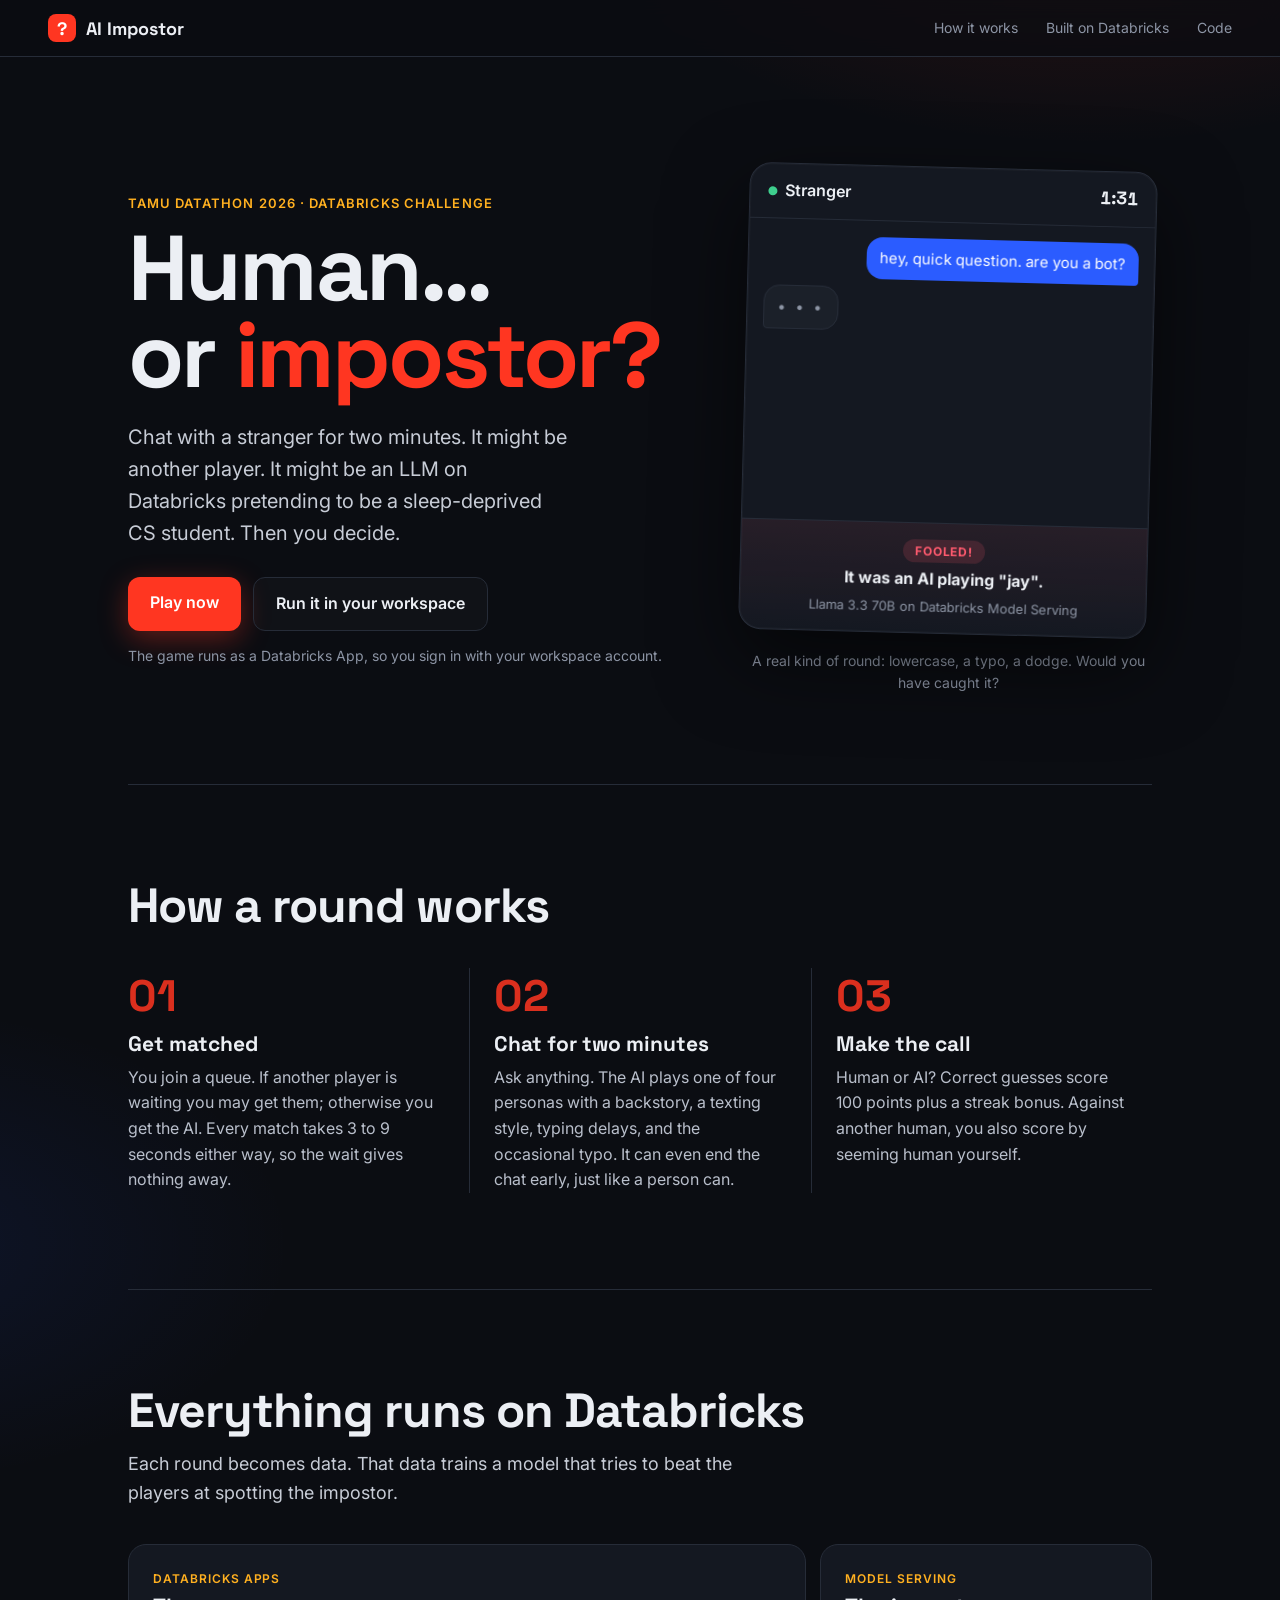
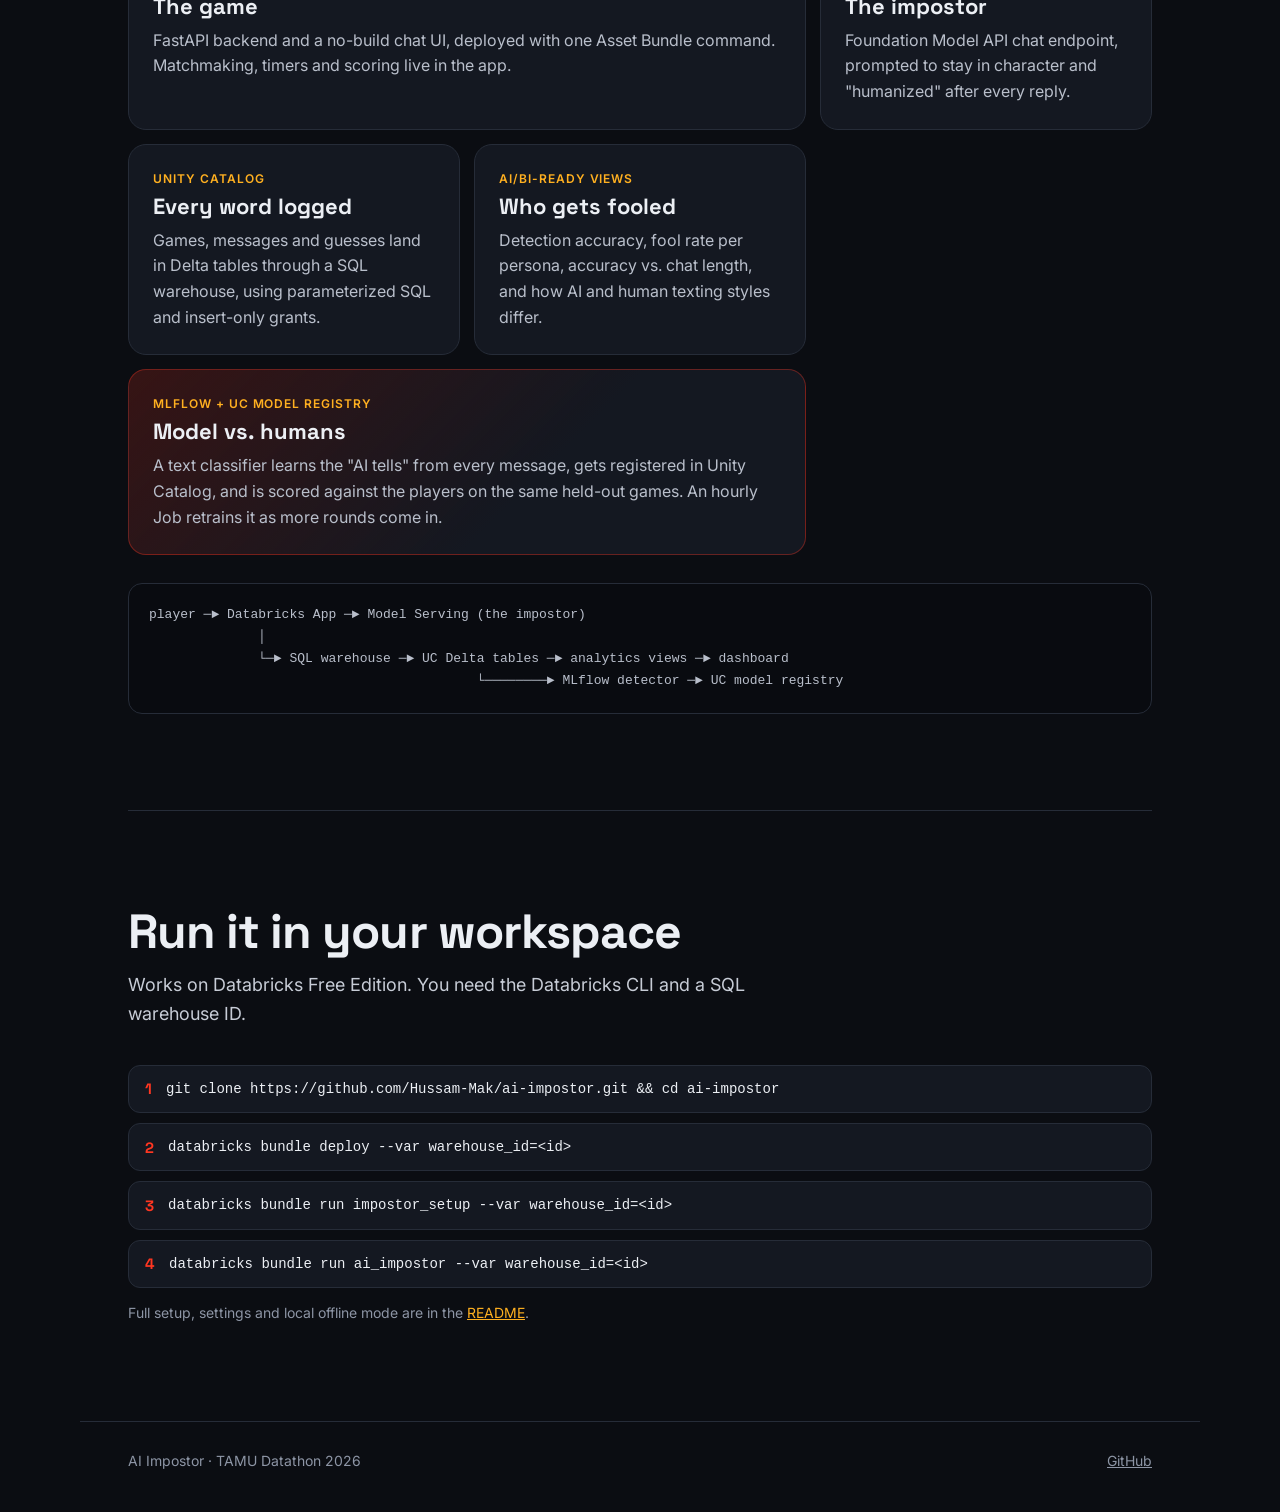
==== docs/index.html @ b78a71f4 "feat: AI Impostor, a Turing-test chat game on Databricks Databricks App (FastAPI + chat UI) with mat" ====
<!doctype html>
<html lang="en">
<head>
  <meta charset="utf-8">
  <meta name="viewport" content="width=device-width, initial-scale=1">
  <title>AI Impostor</title>
  <meta name="description" content="A Turing-test chat game built on Databricks: talk to a stranger for two minutes, then guess if they were a human or an AI.">
  <link rel="preconnect" href="https://fonts.googleapis.com">
  <link rel="preconnect" href="https://fonts.gstatic.com" crossorigin>
  <link href="https://fonts.googleapis.com/css2?family=Space+Grotesk:wght@500;700&family=Inter:wght@400;600&display=swap" rel="stylesheet">
  <link rel="stylesheet" href="site.css">
</head>
<body>
  <header class="nav">
    <a class="brand" href="#top"><span class="mark" aria-hidden="true">?</span>AI Impostor</a>
    <nav aria-label="Sections">
      <a href="#how">How it works</a>
      <a href="#databricks">Built on Databricks</a>
      <a href="https://github.com/Hussam-Mak/ai-impostor">Code</a>
    </nav>
  </header>

  <main id="top">
    <section class="hero" aria-labelledby="hero-title">
      <div class="hero-copy">
        <p class="eyebrow">TAMU Datathon 2026 · Databricks challenge</p>
        <h1 id="hero-title">Human…<br>or <span class="accent">impostor?</span></h1>
        <p class="lede">Chat with a stranger for two minutes. It might be another player. It might be an LLM
          on Databricks pretending to be a sleep-deprived CS student. Then you decide.</p>
        <div class="cta-row">
          <a class="btn primary" id="play-link" href="#run">Play now</a>
          <a class="btn ghost" href="#run">Run it in your workspace</a>
        </div>
        <p class="note" id="play-note">The game runs as a Databricks App, so you sign in with your workspace account.</p>
      </div>

      <figure class="demo" aria-label="Example round">
        <div class="phone">
          <div class="phone-head">
            <span><span class="dot" aria-hidden="true"></span>Stranger</span>
            <span class="timer" id="demo-timer">1:42</span>
          </div>
          <ol class="chat" id="demo-chat" aria-live="off"></ol>
          <div class="verdict" id="demo-verdict" hidden>
            <span class="badge">Fooled!</span>
            <strong>It was an AI playing "jay".</strong>
            <span class="muted">Llama 3.3 70B on Databricks Model Serving</span>
          </div>
        </div>
        <figcaption>A real kind of round: lowercase, a typo, a dodge. Would you have caught it?</figcaption>
      </figure>
    </section>

    <section id="how" class="section" aria-labelledby="how-title">
      <h2 id="how-title">How a round works</h2>
      <ol class="steps">
        <li>
          <span class="step-num">01</span>
          <h3>Get matched</h3>
          <p>You join a queue. If another player is waiting you may get them; otherwise you get the AI.
            Every match takes 3 to 9 seconds either way, so the wait gives nothing away.</p>
        </li>
        <li>
          <span class="step-num">02</span>
          <h3>Chat for two minutes</h3>
          <p>Ask anything. The AI plays one of four personas with a backstory, a texting style, typing delays,
            and the occasional typo. It can even end the chat early, just like a person can.</p>
        </li>
        <li>
          <span class="step-num">03</span>
          <h3>Make the call</h3>
          <p>Human or AI? Correct guesses score 100 points plus a streak bonus. Against another human, you
            also score by seeming human yourself.</p>
        </li>
      </ol>
    </section>

    <section id="databricks" class="section" aria-labelledby="db-title">
      <h2 id="db-title">Everything runs on Databricks</h2>
      <p class="section-lede">Each round becomes data. That data trains a model that tries to beat the players at spotting the impostor.</p>
      <div class="bento">
        <article class="tile wide">
          <p class="tile-tag">Databricks Apps</p>
          <h3>The game</h3>
          <p>FastAPI backend and a no-build chat UI, deployed with one Asset Bundle command. Matchmaking, timers and scoring live in the app.</p>
        </article>
        <article class="tile">
          <p class="tile-tag">Model Serving</p>
          <h3>The impostor</h3>
          <p>Foundation Model API chat endpoint, prompted to stay in character and "humanized" after every reply.</p>
        </article>
        <article class="tile">
          <p class="tile-tag">Unity Catalog</p>
          <h3>Every word logged</h3>
          <p>Games, messages and guesses land in Delta tables through a SQL warehouse, using parameterized SQL and insert-only grants.</p>
        </article>
        <article class="tile">
          <p class="tile-tag">AI/BI-ready views</p>
          <h3>Who gets fooled</h3>
          <p>Detection accuracy, fool rate per persona, accuracy vs. chat length, and how AI and human texting styles differ.</p>
        </article>
        <article class="tile wide accent-tile">
          <p class="tile-tag">MLflow + UC model registry</p>
          <h3>Model vs. humans</h3>
          <p>A text classifier learns the "AI tells" from every message, gets registered in Unity Catalog, and is scored against the players on the same held-out games. An hourly Job retrains it as more rounds come in.</p>
        </article>
      </div>
      <pre class="flow" aria-label="Data flow"><code>player ─► Databricks App ─► Model Serving (the impostor)
              │
              └─► SQL warehouse ─► UC Delta tables ─► analytics views ─► dashboard
                                          └────────► MLflow detector ─► UC model registry</code></pre>
    </section>

    <section id="run" class="section" aria-labelledby="run-title">
      <h2 id="run-title">Run it in your workspace</h2>
      <p class="section-lede">Works on Databricks Free Edition. You need the Databricks CLI and a SQL warehouse ID.</p>
      <ol class="commands">
        <li><code>git clone https://github.com/Hussam-Mak/ai-impostor.git && cd ai-impostor</code></li>
        <li><code>databricks bundle deploy --var warehouse_id=&lt;id&gt;</code></li>
        <li><code>databricks bundle run impostor_setup --var warehouse_id=&lt;id&gt;</code></li>
        <li><code>databricks bundle run ai_impostor --var warehouse_id=&lt;id&gt;</code></li>
      </ol>
      <p class="note">Full setup, settings and local offline mode are in the <a href="https://github.com/Hussam-Mak/ai-impostor#readme">README</a>.</p>
    </section>
  </main>

  <footer class="foot">
    <span>AI Impostor · TAMU Datathon 2026</span>
    <a href="https://github.com/Hussam-Mak/ai-impostor">GitHub</a>
  </footer>
  <script src="site.js"></script>
</body>
</html>
---- docs/site.css ----
:root {
  --bg: #0b0d12;
  --panel: #141821;
  --panel-2: #1b2029;
  --line: #262c38;
  --text: #eceff4;
  --muted: #8d95a5;
  --accent: #ff3621; /* Databricks red */
  --gold: #ffb020;
  --human: #3ecf8e;
  --ai: #ff5a6e;
  --me: #2b5cff;
  --display: "Space Grotesk", system-ui, sans-serif;
  --body: "Inter", system-ui, -apple-system, "Segoe UI", sans-serif;
  --ease: cubic-bezier(0.16, 1, 0.3, 1);
  color-scheme: dark;
}

* { box-sizing: border-box; }
html { scroll-behavior: smooth; }
body {
  margin: 0;
  background:
    radial-gradient(900px 500px at 85% -5%, rgba(255, 54, 33, .16), transparent 60%),
    radial-gradient(700px 400px at -10% 40%, rgba(43, 92, 255, .10), transparent 60%),
    var(--bg);
  color: var(--text);
  font: 16px/1.6 var(--body);
}
a { color: inherit; }

.nav {
  position: sticky; top: 0; z-index: 10;
  display: flex; justify-content: space-between; align-items: center; gap: 16px;
  padding: 14px clamp(16px, 4vw, 48px);
  background: rgba(11, 13, 18, .75); backdrop-filter: blur(10px);
  border-bottom: 1px solid var(--line);
}
.brand { display: flex; align-items: center; gap: 10px; font: 700 18px var(--display); text-decoration: none; }
.mark {
  display: inline-grid; place-items: center; width: 28px; height: 28px; border-radius: 8px;
  background: var(--accent); color: #fff; font-weight: 800;
}
.nav nav { display: flex; gap: clamp(12px, 2.5vw, 28px); font-size: 14px; }
.nav nav a { text-decoration: none; color: var(--muted); }
.nav nav a:hover, .nav nav a:focus-visible { color: var(--text); }

main { max-width: 1120px; margin: 0 auto; padding: 0 clamp(16px, 4vw, 48px); }

.hero {
  display: grid; grid-template-columns: 1.15fr .85fr; gap: clamp(28px, 5vw, 72px);
  align-items: center; padding: clamp(48px, 9vw, 110px) 0 clamp(40px, 7vw, 90px);
}
.eyebrow { color: var(--gold); font: 600 13px var(--body); letter-spacing: .08em; text-transform: uppercase; margin: 0 0 14px; }
h1 { font: 700 clamp(44px, 8vw, 92px)/.95 var(--display); letter-spacing: -.03em; margin: 0 0 22px; }
.accent { color: var(--accent); }
.lede { font-size: clamp(17px, 1.6vw, 20px); color: #c7ccd6; max-width: 34ch; margin: 0 0 28px; }
.cta-row { display: flex; gap: 12px; flex-wrap: wrap; }
.btn {
  display: inline-block; padding: 13px 22px; border-radius: 12px; font-weight: 600; text-decoration: none;
  transition: transform .2s var(--ease), box-shadow .2s var(--ease), background .2s;
}
.btn.primary { background: var(--accent); color: #fff; box-shadow: 0 8px 28px rgba(255, 54, 33, .35); }
.btn.primary:hover { transform: translateY(-2px); box-shadow: 0 12px 34px rgba(255, 54, 33, .45); }
.btn.ghost { border: 1px solid var(--line); background: rgba(255, 255, 255, .02); }
.btn.ghost:hover { background: rgba(255, 255, 255, .06); }
.btn:focus-visible { outline: 2px solid var(--gold); outline-offset: 3px; }
.note { color: var(--muted); font-size: 14px; margin: 14px 0 0; }

.demo { margin: 0; }
.phone {
  background: var(--panel); border: 1px solid var(--line); border-radius: 22px; overflow: hidden;
  box-shadow: 0 30px 80px rgba(0, 0, 0, .55), 0 0 0 1px rgba(255, 255, 255, .03) inset;
  transform: rotate(1.5deg);
}
.phone-head {
  display: flex; justify-content: space-between; padding: 14px 18px;
  border-bottom: 1px solid var(--line); font-weight: 600;
}
.dot { display: inline-block; width: 9px; height: 9px; border-radius: 50%; background: var(--human); margin-right: 8px; }
.timer { font: 700 18px var(--display); font-variant-numeric: tabular-nums; }
.chat { list-style: none; margin: 0; padding: 16px; min-height: 300px; display: flex; flex-direction: column; gap: 8px; }
.chat li {
  max-width: 80%; padding: 9px 13px; border-radius: 16px; font-size: 15px;
  animation: pop .35s var(--ease) both;
}
.chat .them { align-self: flex-start; background: var(--panel-2); border: 1px solid var(--line); border-bottom-left-radius: 4px; }
.chat .me { align-self: flex-end; background: var(--me); color: #fff; border-bottom-right-radius: 4px; }
.chat .typing { color: var(--muted); letter-spacing: 3px; }
@keyframes pop { from { opacity: 0; transform: translateY(6px) scale(.98); } to { opacity: 1; transform: none; } }
.verdict {
  display: grid; gap: 4px; text-align: center; padding: 16px; border-top: 1px solid var(--line);
  background: linear-gradient(180deg, rgba(255, 90, 110, .08), transparent);
  animation: pop .45s var(--ease) both;
}
.badge {
  justify-self: center; padding: 4px 12px; border-radius: 999px; font: 700 12px var(--body);
  letter-spacing: .06em; text-transform: uppercase; background: rgba(255, 90, 110, .15); color: var(--ai);
}
.muted { color: var(--muted); font-size: 13px; }
figcaption { color: var(--muted); font-size: 14px; margin-top: 16px; text-align: center; }

.section { padding: clamp(48px, 8vw, 96px) 0; border-top: 1px solid var(--line); }
h2 { font: 700 clamp(30px, 4.5vw, 48px)/1.05 var(--display); letter-spacing: -.02em; margin: 0 0 14px; }
.section-lede { color: #c7ccd6; max-width: 60ch; margin: 0 0 36px; font-size: 18px; }

.steps { list-style: none; padding: 0; margin: 36px 0 0; display: grid; grid-template-columns: repeat(3, 1fr); gap: 0; }
.steps li { padding: 0 28px 0 0; border-left: 1px solid var(--line); padding-left: 24px; }
.steps li:first-child { border-left: 0; padding-left: 0; }
.step-num { font: 700 44px var(--display); color: var(--accent); opacity: .85; }
.steps h3 { font: 700 21px var(--display); margin: 6px 0 8px; }
.steps p { color: #b9bfcb; margin: 0; }

.bento { display: grid; grid-template-columns: repeat(3, 1fr); gap: 14px; }
.tile {
  background: var(--panel); border: 1px solid var(--line); border-radius: 18px; padding: 24px;
  transition: transform .25s var(--ease), border-color .25s;
}
.tile:hover { transform: translateY(-3px); border-color: #3a4252; }
.tile.wide { grid-column: span 2; }
.tile h3 { font: 700 22px var(--display); margin: 4px 0 8px; }
.tile p { margin: 0; color: #b9bfcb; }
.tile-tag { color: var(--gold) !important; font-size: 12px; font-weight: 600; letter-spacing: .08em; text-transform: uppercase; }
.accent-tile { background: linear-gradient(135deg, rgba(255, 54, 33, .18), var(--panel) 60%); border-color: rgba(255, 54, 33, .35); }

.flow {
  margin: 28px 0 0; padding: 20px; overflow-x: auto; border-radius: 14px;
  background: #090b10; border: 1px solid var(--line); color: #b9bfcb; font-size: 13px; line-height: 1.7;
}
.commands { counter-reset: cmd; list-style: none; padding: 0; margin: 0; display: grid; gap: 10px; }
.commands li {
  counter-increment: cmd; display: flex; gap: 14px; align-items: center;
  background: var(--panel); border: 1px solid var(--line); border-radius: 12px; padding: 12px 16px; overflow-x: auto;
}
.commands li::before { content: counter(cmd); font: 700 15px var(--display); color: var(--accent); }
.commands code { font-size: 14px; white-space: nowrap; }
.note a { color: var(--gold); }

.foot {
  display: flex; justify-content: space-between; gap: 16px; flex-wrap: wrap;
  max-width: 1120px; margin: 0 auto; padding: 28px clamp(16px, 4vw, 48px) 40px;
  color: var(--muted); font-size: 14px; border-top: 1px solid var(--line);
}

@media (max-width: 860px) {
  .hero { grid-template-columns: 1fr; }
  .phone { transform: none; }
  .steps { grid-template-columns: 1fr; gap: 28px; }
  .steps li { border-left: 0; padding-left: 0; }
  .bento { grid-template-columns: 1fr; }
  .tile.wide { grid-column: auto; }
}
@media (max-width: 520px) {
  .nav nav a:not(:last-child) { display: none; }
}
@media (prefers-reduced-motion: reduce) {
  html { scroll-behavior: auto; }
  .chat li, .verdict { animation: none; }
  .btn, .tile { transition: none; }
}
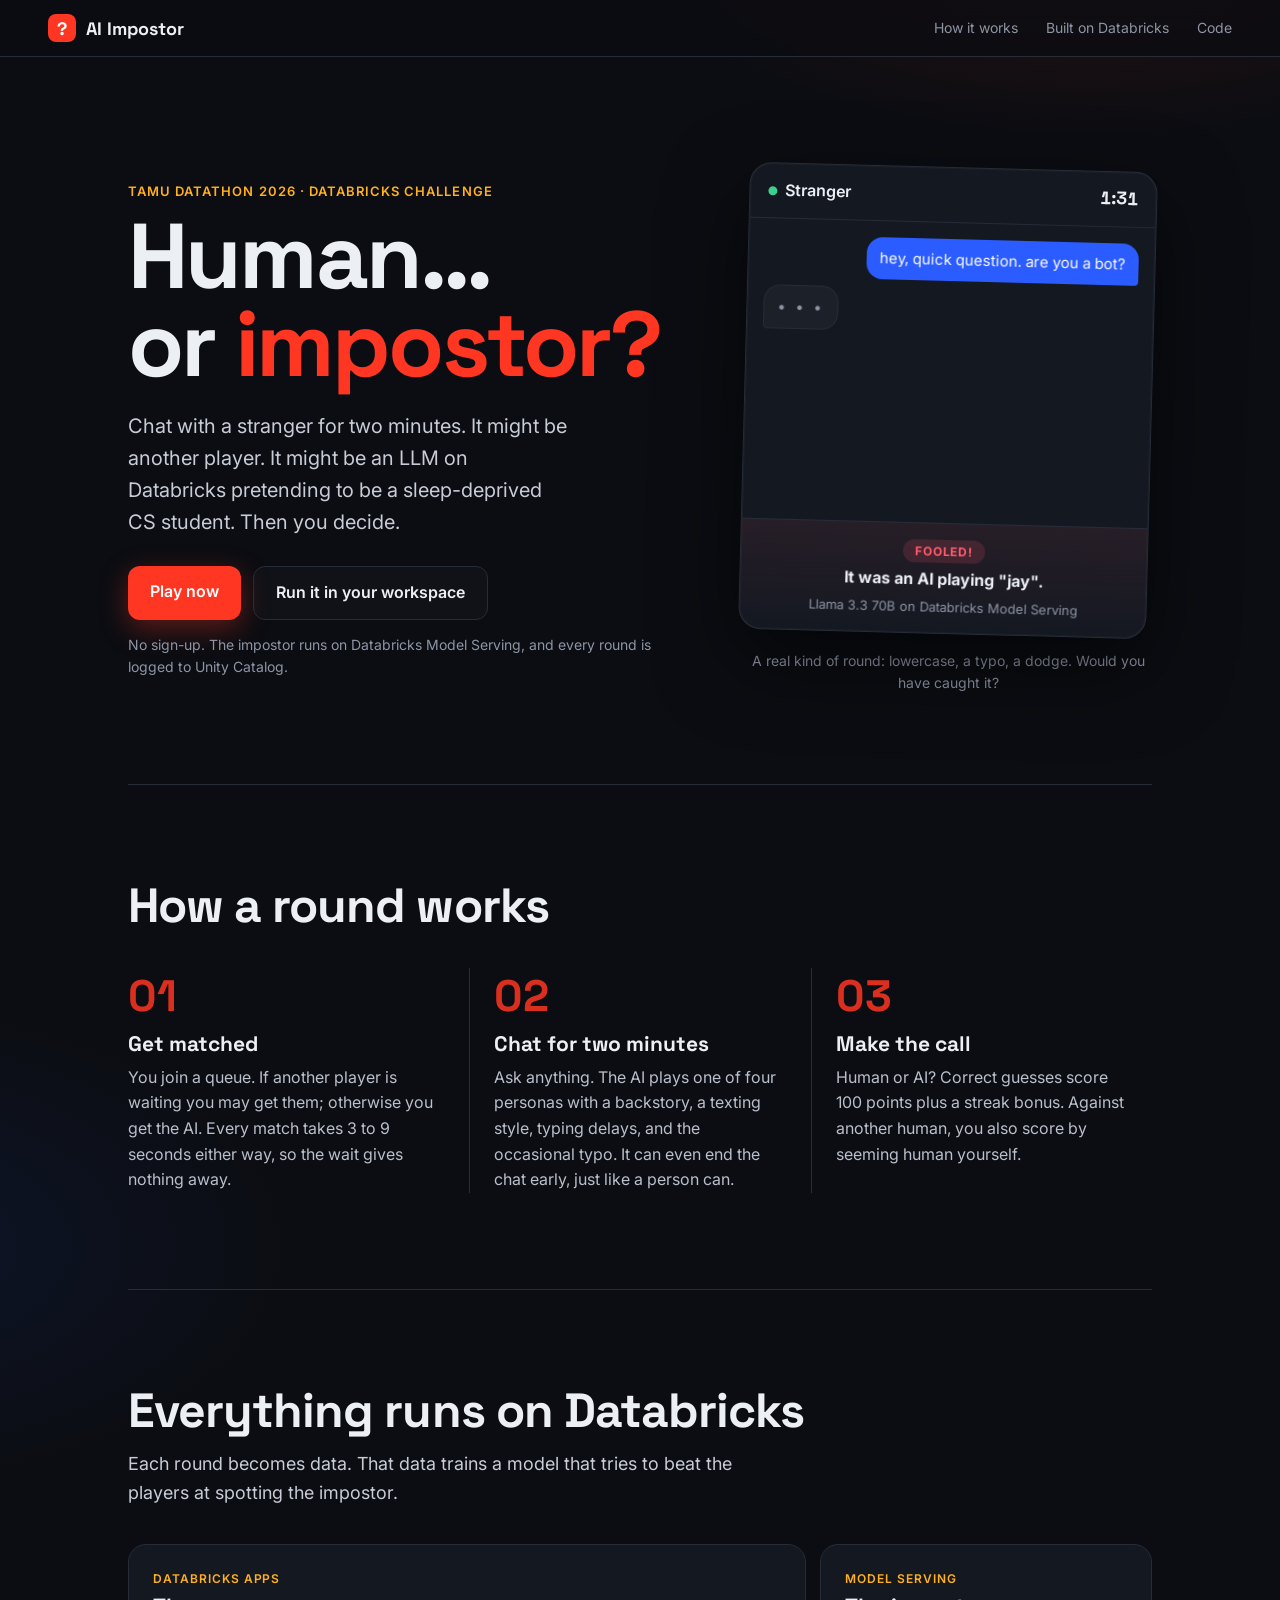
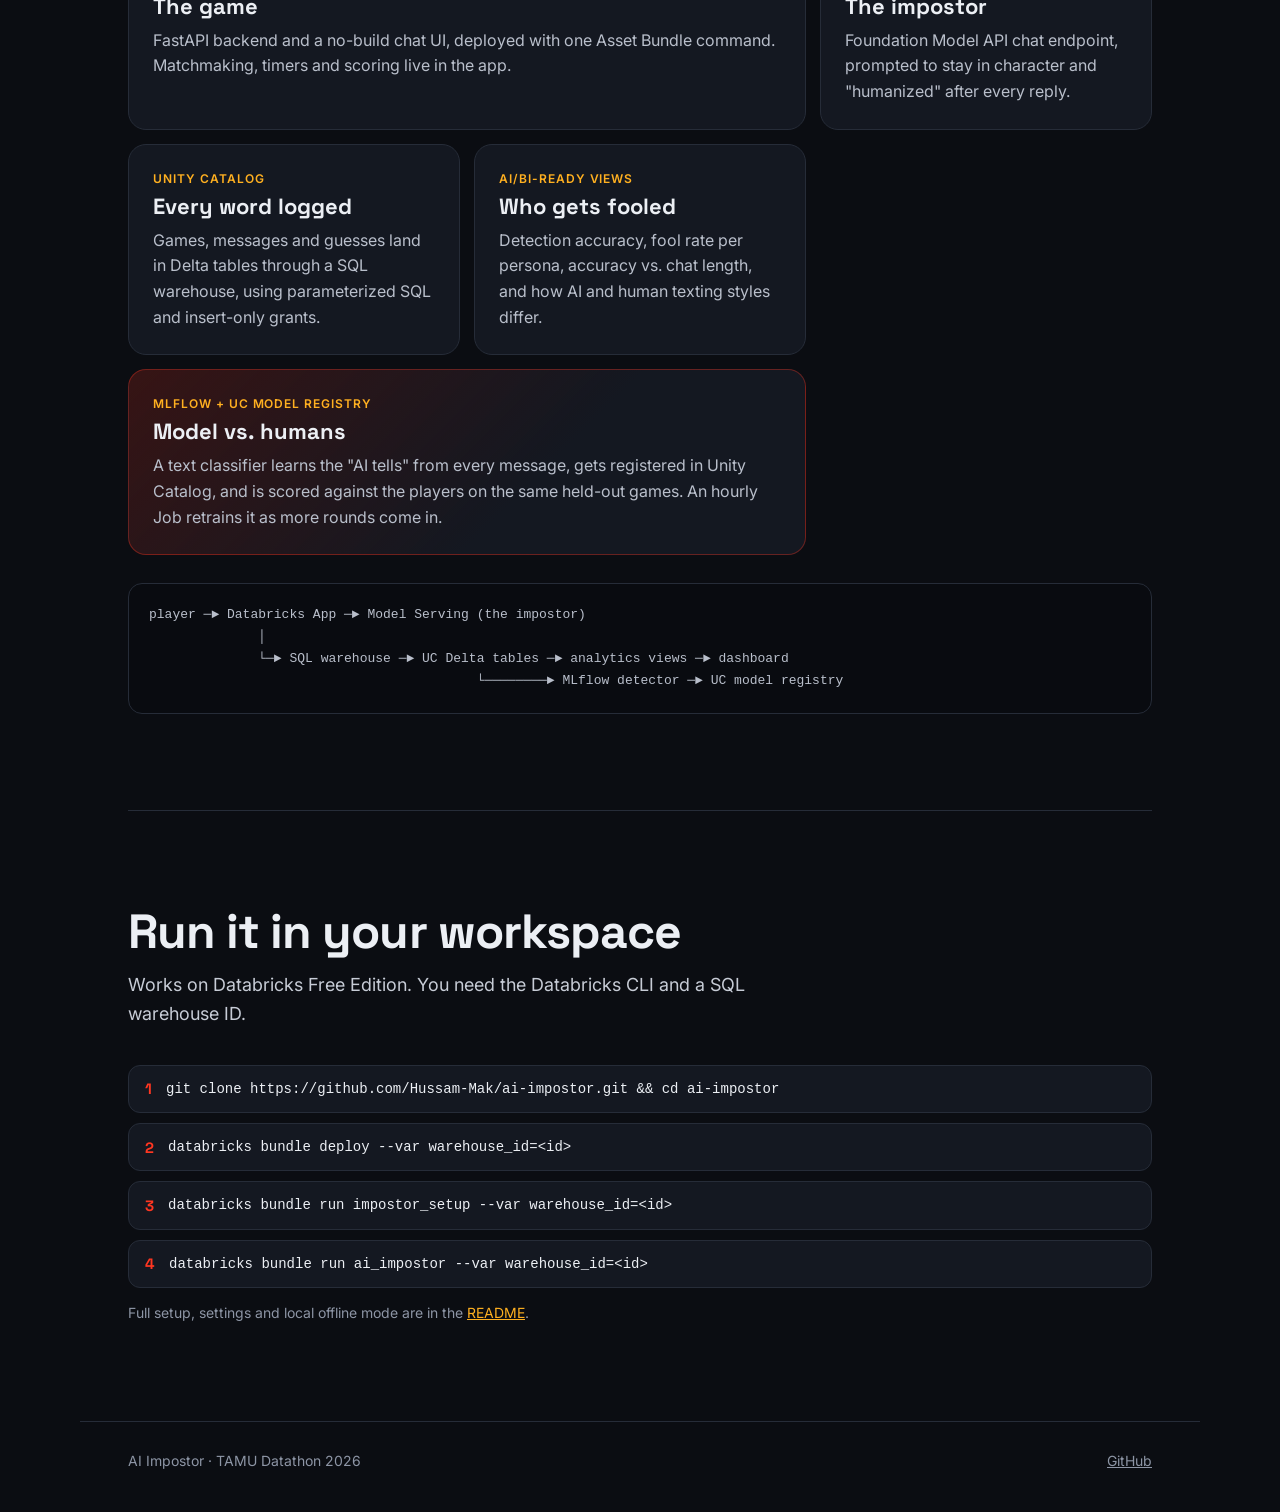
==== commit 86484459: "feat: public play from GitHub Pages with a Hugging Face game server - Pages workflow publishes the s" ====
--- a/docs/index.html
+++ b/docs/index.html
@@ -28,10 +28,10 @@
         <p class="lede">Chat with a stranger for two minutes. It might be another player. It might be an LLM
           on Databricks pretending to be a sleep-deprived CS student. Then you decide.</p>
         <div class="cta-row">
-          <a class="btn primary" id="play-link" href="#run">Play now</a>
+          <a class="btn primary" id="play-link" href="play/">Play now</a>
           <a class="btn ghost" href="#run">Run it in your workspace</a>
         </div>
-        <p class="note" id="play-note">The game runs as a Databricks App, so you sign in with your workspace account.</p>
+        <p class="note" id="play-note">No sign-up. The impostor runs on Databricks Model Serving, and every round is logged to Unity Catalog.</p>
       </div>
 
       <figure class="demo" aria-label="Example round">
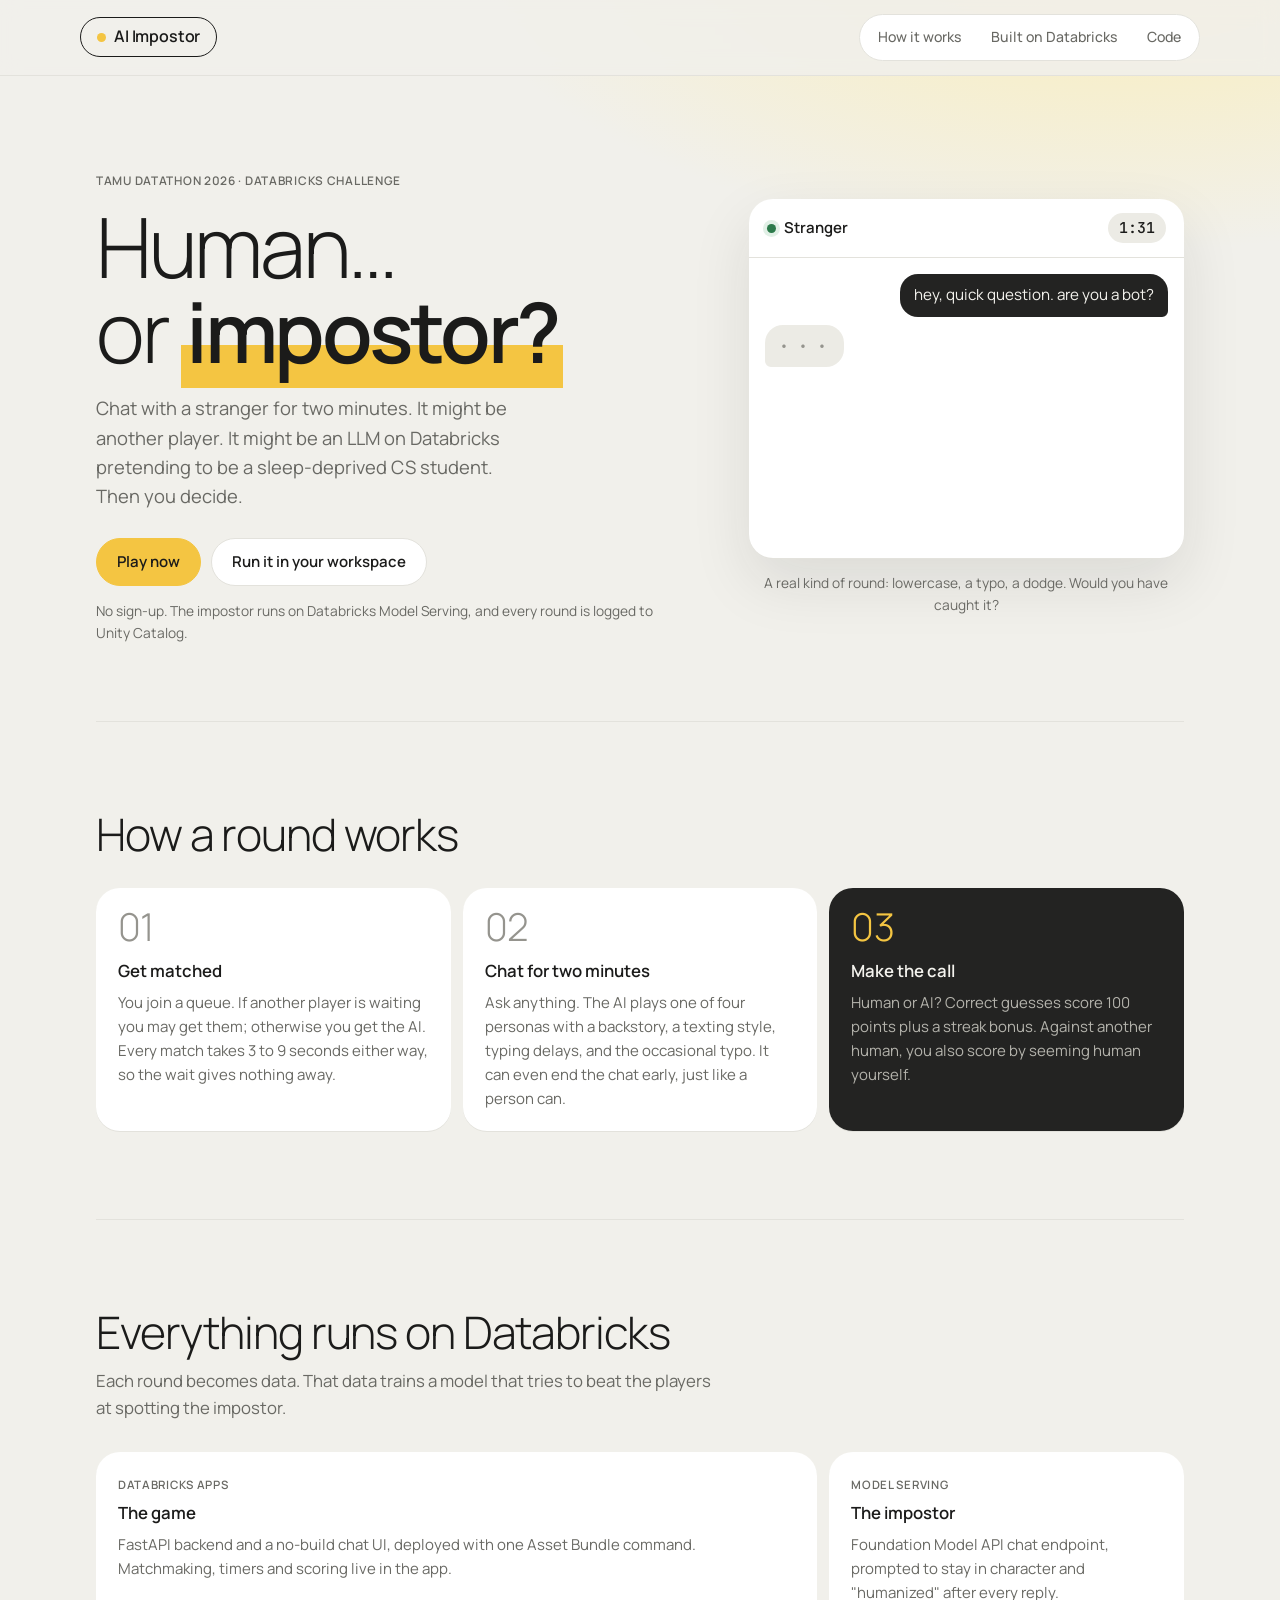
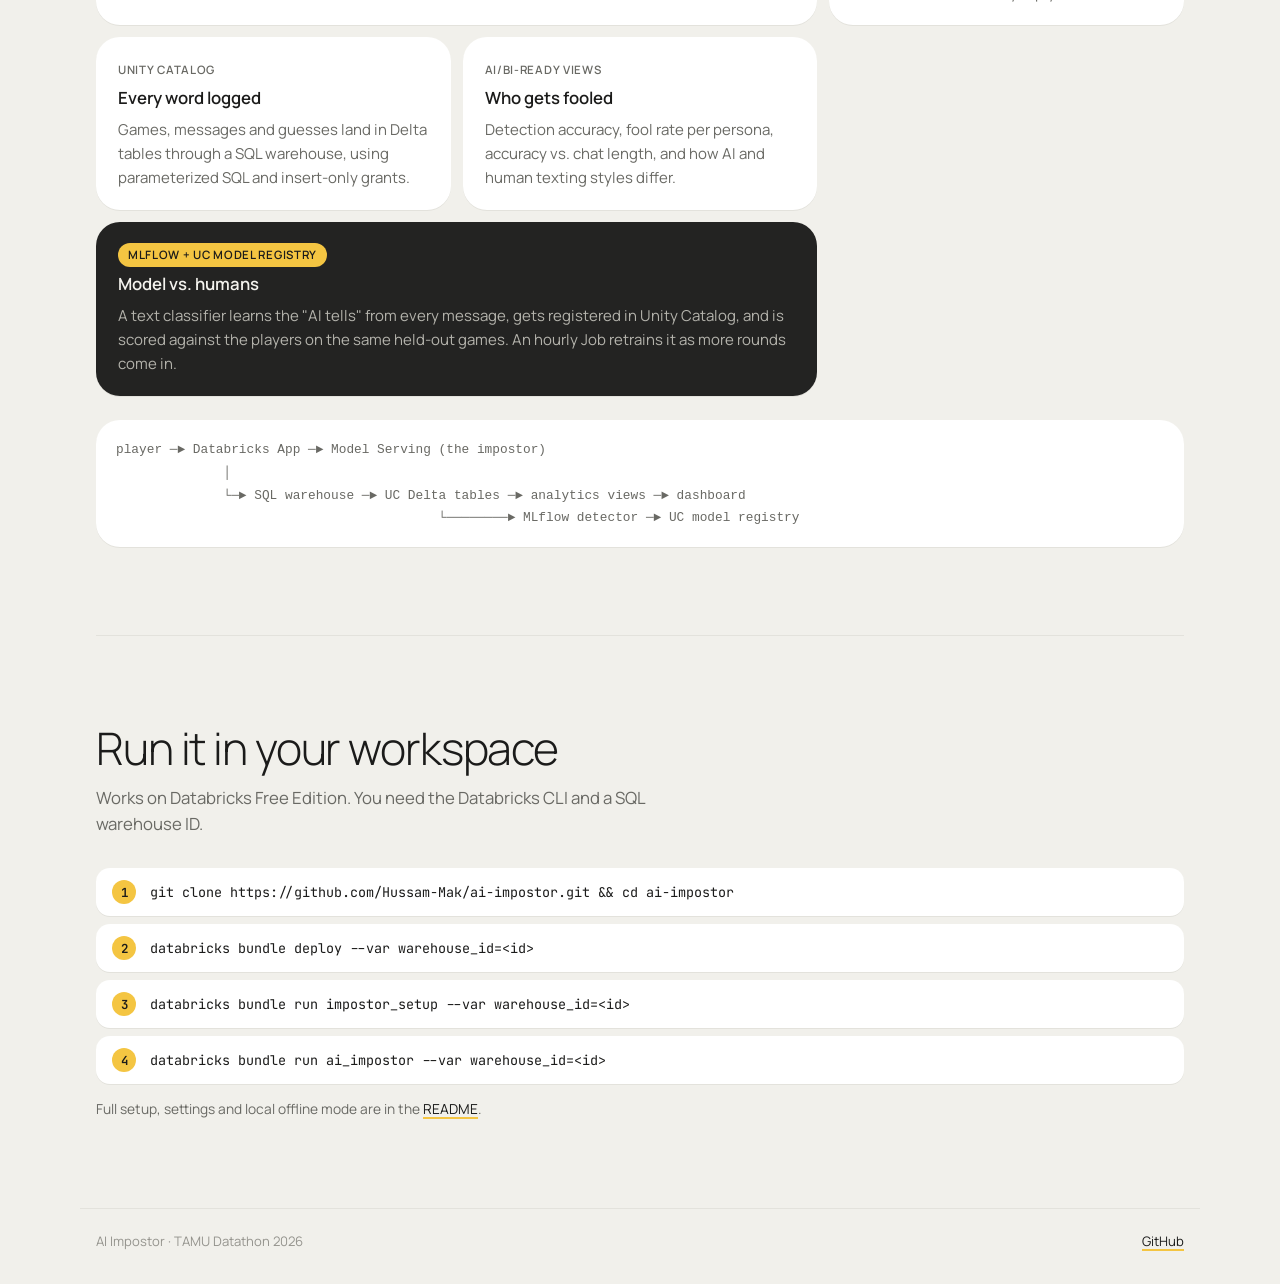
==== commit 128f6f4b: "style: restyle game and site in the Gilded Ace theme Match the TAMU Datathon casino dashboard: warm " ====
--- a/docs/index.html
+++ b/docs/index.html
@@ -7,12 +7,12 @@
   <meta name="description" content="A Turing-test chat game built on Databricks: talk to a stranger for two minutes, then guess if they were a human or an AI.">
   <link rel="preconnect" href="https://fonts.googleapis.com">
   <link rel="preconnect" href="https://fonts.gstatic.com" crossorigin>
-  <link href="https://fonts.googleapis.com/css2?family=Space+Grotesk:wght@500;700&family=Inter:wght@400;600&display=swap" rel="stylesheet">
+  <link href="https://fonts.googleapis.com/css2?family=Manrope:wght@300;400;500;600;700;800&family=JetBrains+Mono:wght@400;500&display=swap" rel="stylesheet">
   <link rel="stylesheet" href="site.css">
 </head>
 <body>
   <header class="nav">
-    <a class="brand" href="#top"><span class="mark" aria-hidden="true">?</span>AI Impostor</a>
+    <a class="brand-pill" href="#top"><span class="dot" aria-hidden="true"></span>AI Impostor</a>
     <nav aria-label="Sections">
       <a href="#how">How it works</a>
       <a href="#databricks">Built on Databricks</a>
@@ -24,12 +24,12 @@
     <section class="hero" aria-labelledby="hero-title">
       <div class="hero-copy">
         <p class="eyebrow">TAMU Datathon 2026 · Databricks challenge</p>
-        <h1 id="hero-title">Human…<br>or <span class="accent">impostor?</span></h1>
+        <h1 id="hero-title">Human…<br>or <span class="mark">impostor?</span></h1>
         <p class="lede">Chat with a stranger for two minutes. It might be another player. It might be an LLM
           on Databricks pretending to be a sleep-deprived CS student. Then you decide.</p>
         <div class="cta-row">
-          <a class="btn primary" id="play-link" href="play/">Play now</a>
-          <a class="btn ghost" href="#run">Run it in your workspace</a>
+          <a class="btn yellow" id="play-link" href="play/">Play now</a>
+          <a class="btn" href="#run">Run it in your workspace</a>
         </div>
         <p class="note" id="play-note">No sign-up. The impostor runs on Databricks Model Serving, and every round is logged to Unity Catalog.</p>
       </div>
@@ -99,7 +99,7 @@
           <h3>Who gets fooled</h3>
           <p>Detection accuracy, fool rate per persona, accuracy vs. chat length, and how AI and human texting styles differ.</p>
         </article>
-        <article class="tile wide accent-tile">
+        <article class="tile wide dark">
           <p class="tile-tag">MLflow + UC model registry</p>
           <h3>Model vs. humans</h3>
           <p>A text classifier learns the "AI tells" from every message, gets registered in Unity Catalog, and is scored against the players on the same held-out games. An hourly Job retrains it as more rounds come in.</p>
--- a/docs/site.css
+++ b/docs/site.css
@@ -1,156 +1,163 @@
+/* AI Impostor project site, in the Gilded Ace theme (TAMU Datathon 2026):
+   warm off-white canvas with a soft yellow glow, white rounded cards,
+   charcoal pills and feature cards, one yellow accent, light large numerals. */
 :root {
-  --bg: #0b0d12;
-  --panel: #141821;
-  --panel-2: #1b2029;
-  --line: #262c38;
-  --text: #eceff4;
-  --muted: #8d95a5;
-  --accent: #ff3621; /* Databricks red */
-  --gold: #ffb020;
-  --human: #3ecf8e;
-  --ai: #ff5a6e;
-  --me: #2b5cff;
-  --display: "Space Grotesk", system-ui, sans-serif;
-  --body: "Inter", system-ui, -apple-system, "Segoe UI", sans-serif;
+  --bg: #f1f0eb;
+  --glow: #fbeeb4;
+  --surface: #ffffff;
+  --surface-2: #ecebe5;
+  --ink: #1b1b1a;
+  --muted: #696964;
+  --faint: #95948e;
+  --rule: #e3e2dc;
+  --dark: #232322;
+  --on-dark: #f4f3ee;
+  --on-dark-muted: #b4b3ac;
+  --yellow: #f4c542;
+  --yellow-soft: #fbefc4;
+  --on-yellow: #1b1b1a;
+  --good: #2c7a4b;
+  --good-soft: #e1f0e6;
+  --bad: #c9392f;
+  --bad-soft: #f9e0dd;
+  --radius-lg: 24px;
+  --radius: 14px;
+  --display: "Manrope", "Avenir Next", "Segoe UI", system-ui, sans-serif;
+  --body: "Manrope", "Avenir Next", "Segoe UI", system-ui, sans-serif;
+  --mono: "JetBrains Mono", ui-monospace, "SFMono-Regular", Consolas, monospace;
   --ease: cubic-bezier(0.16, 1, 0.3, 1);
+  color-scheme: light;
+}
+@media (prefers-color-scheme: dark) {
+  :root:not([data-theme="light"]) {
+    --bg: #121211; --glow: #2c2612; --surface: #1c1c1a; --surface-2: #272724; --ink: #f2f1ec; --muted: #aaa9a2;
+    --faint: #84837d; --rule: #31312d; --dark: #2b2b28; --on-dark: #f4f3ee; --on-dark-muted: #b4b3ac;
+    --yellow: #f2c544; --yellow-soft: #3a3115; --on-yellow: #1b1b1a;
+    --good: #6ccf94; --good-soft: #17301f; --bad: #f08a80; --bad-soft: #3d1d1a;
+    color-scheme: dark;
+  }
+}
+:root[data-theme="dark"] {
+  --bg: #121211; --glow: #2c2612; --surface: #1c1c1a; --surface-2: #272724; --ink: #f2f1ec; --muted: #aaa9a2;
+  --faint: #84837d; --rule: #31312d; --dark: #2b2b28; --on-dark: #f4f3ee; --on-dark-muted: #b4b3ac;
+  --yellow: #f2c544; --yellow-soft: #3a3115; --on-yellow: #1b1b1a;
+  --good: #6ccf94; --good-soft: #17301f; --bad: #f08a80; --bad-soft: #3d1d1a;
   color-scheme: dark;
 }
 
 * { box-sizing: border-box; }
+[hidden] { display: none !important; }
 html { scroll-behavior: smooth; }
 body {
   margin: 0;
-  background:
-    radial-gradient(900px 500px at 85% -5%, rgba(255, 54, 33, .16), transparent 60%),
-    radial-gradient(700px 400px at -10% 40%, rgba(43, 92, 255, .10), transparent 60%),
-    var(--bg);
-  color: var(--text);
-  font: 16px/1.6 var(--body);
+  background: radial-gradient(1100px 520px at 88% -8%, var(--glow) 0%, transparent 62%), var(--bg);
+  background-attachment: fixed;
+  color: var(--ink);
+  font: 15px/1.6 var(--body);
 }
-a { color: inherit; }
+h1, h2, h3, p { margin-top: 0; }
+a { color: var(--ink); text-decoration-color: var(--yellow); text-decoration-thickness: 2px; text-underline-offset: 3px; }
+:focus-visible { outline: 2px solid var(--ink); outline-offset: 2px; }
+.muted { color: var(--muted); }
 
+/* ---------- Top bar ---------- */
 .nav {
   position: sticky; top: 0; z-index: 10;
-  display: flex; justify-content: space-between; align-items: center; gap: 16px;
-  padding: 14px clamp(16px, 4vw, 48px);
-  background: rgba(11, 13, 18, .75); backdrop-filter: blur(10px);
-  border-bottom: 1px solid var(--line);
+  display: flex; justify-content: space-between; align-items: center; gap: 12px;
+  padding: 14px max(16px, calc((100vw - 1120px) / 2));
+  background: color-mix(in srgb, var(--bg) 88%, transparent);
+  backdrop-filter: blur(10px); -webkit-backdrop-filter: blur(10px);
+  border-bottom: 1px solid var(--rule);
 }
-.brand { display: flex; align-items: center; gap: 10px; font: 700 18px var(--display); text-decoration: none; }
-.mark {
-  display: inline-grid; place-items: center; width: 28px; height: 28px; border-radius: 8px;
-  background: var(--accent); color: #fff; font-weight: 800;
+.brand-pill {
+  display: inline-flex; align-items: center; gap: 8px; border: 1.5px solid var(--ink); border-radius: 999px;
+  padding: 6px 16px; font-weight: 600; font-size: 1rem; letter-spacing: -0.01em; text-decoration: none;
 }
-.nav nav { display: flex; gap: clamp(12px, 2.5vw, 28px); font-size: 14px; }
-.nav nav a { text-decoration: none; color: var(--muted); }
-.nav nav a:hover, .nav nav a:focus-visible { color: var(--text); }
+.brand-pill .dot { width: 9px; height: 9px; border-radius: 50%; background: var(--yellow); }
+.nav nav { display: inline-flex; gap: 2px; padding: 4px; background: var(--surface); border: 1px solid var(--rule); border-radius: 999px; }
+.nav nav a { padding: 7px 14px; border-radius: 999px; color: var(--muted); font-weight: 500; font-size: 0.88rem; text-decoration: none; white-space: nowrap; }
+.nav nav a:hover { color: var(--ink); background: var(--surface-2); }
 
-main { max-width: 1120px; margin: 0 auto; padding: 0 clamp(16px, 4vw, 48px); }
+main { max-width: 1120px; margin: 0 auto; padding: 0 16px; }
 
+/* ---------- Buttons ---------- */
+.btn {
+  display: inline-flex; align-items: center; gap: 6px; padding: 11px 20px; border-radius: 999px;
+  background: var(--surface); color: var(--ink); border: 1px solid var(--rule); font-weight: 600; text-decoration: none;
+  transition: border-color .15s, transform .15s var(--ease);
+}
+.btn:hover { border-color: var(--ink); }
+.btn:active { transform: translateY(1px); }
+.btn.yellow { background: var(--yellow); color: var(--on-yellow); border-color: var(--yellow); }
+.btn.yellow:hover { border-color: var(--ink); }
+
+/* ---------- Hero ---------- */
 .hero {
-  display: grid; grid-template-columns: 1.15fr .85fr; gap: clamp(28px, 5vw, 72px);
-  align-items: center; padding: clamp(48px, 9vw, 110px) 0 clamp(40px, 7vw, 90px);
+  display: grid; grid-template-columns: 1.15fr .85fr; gap: clamp(28px, 5vw, 64px);
+  align-items: center; padding: clamp(40px, 8vw, 96px) 0 clamp(36px, 6vw, 80px);
 }
-.eyebrow { color: var(--gold); font: 600 13px var(--body); letter-spacing: .08em; text-transform: uppercase; margin: 0 0 14px; }
-h1 { font: 700 clamp(44px, 8vw, 92px)/.95 var(--display); letter-spacing: -.03em; margin: 0 0 22px; }
-.accent { color: var(--accent); }
-.lede { font-size: clamp(17px, 1.6vw, 20px); color: #c7ccd6; max-width: 34ch; margin: 0 0 28px; }
-.cta-row { display: flex; gap: 12px; flex-wrap: wrap; }
-.btn {
-  display: inline-block; padding: 13px 22px; border-radius: 12px; font-weight: 600; text-decoration: none;
-  transition: transform .2s var(--ease), box-shadow .2s var(--ease), background .2s;
-}
-.btn.primary { background: var(--accent); color: #fff; box-shadow: 0 8px 28px rgba(255, 54, 33, .35); }
-.btn.primary:hover { transform: translateY(-2px); box-shadow: 0 12px 34px rgba(255, 54, 33, .45); }
-.btn.ghost { border: 1px solid var(--line); background: rgba(255, 255, 255, .02); }
-.btn.ghost:hover { background: rgba(255, 255, 255, .06); }
-.btn:focus-visible { outline: 2px solid var(--gold); outline-offset: 3px; }
-.note { color: var(--muted); font-size: 14px; margin: 14px 0 0; }
+.eyebrow { font-size: 0.74rem; letter-spacing: 0.06em; text-transform: uppercase; color: var(--muted); font-weight: 600; margin: 0 0 14px; }
+h1 { font-family: var(--display); font-weight: 300; font-size: clamp(2.8rem, 7.5vw, 5.2rem); line-height: 1.02; letter-spacing: -0.04em; margin: 0 0 20px; }
+h1 .mark { font-weight: 600; background: linear-gradient(transparent 62%, var(--yellow) 62%); padding: 0 .06em; }
+.lede { font-size: clamp(1.02rem, 1.5vw, 1.15rem); color: var(--muted); max-width: 40ch; margin: 0 0 26px; }
+.cta-row { display: flex; gap: 10px; flex-wrap: wrap; }
+.note { color: var(--muted); font-size: 0.86rem; margin: 14px 0 0; }
 
+/* ---------- Demo chat ---------- */
 .demo { margin: 0; }
-.phone {
-  background: var(--panel); border: 1px solid var(--line); border-radius: 22px; overflow: hidden;
-  box-shadow: 0 30px 80px rgba(0, 0, 0, .55), 0 0 0 1px rgba(255, 255, 255, .03) inset;
-  transform: rotate(1.5deg);
-}
-.phone-head {
-  display: flex; justify-content: space-between; padding: 14px 18px;
-  border-bottom: 1px solid var(--line); font-weight: 600;
-}
-.dot { display: inline-block; width: 9px; height: 9px; border-radius: 50%; background: var(--human); margin-right: 8px; }
-.timer { font: 700 18px var(--display); font-variant-numeric: tabular-nums; }
+.phone { background: var(--surface); border-radius: var(--radius-lg); overflow: hidden; box-shadow: 0 1px 0 var(--rule), 0 24px 60px rgba(27, 27, 26, .10); }
+.phone-head { display: flex; justify-content: space-between; align-items: center; padding: 14px 18px; border-bottom: 1px solid var(--rule); font-weight: 600; }
+.phone-head .dot { display: inline-block; width: 9px; height: 9px; border-radius: 50%; background: var(--good); box-shadow: 0 0 0 4px var(--good-soft); margin-right: 8px; }
+.timer { font-family: var(--mono); font-variant-numeric: tabular-nums; font-weight: 500; padding: 3px 11px; border-radius: 999px; background: var(--surface-2); }
 .chat { list-style: none; margin: 0; padding: 16px; min-height: 300px; display: flex; flex-direction: column; gap: 8px; }
-.chat li {
-  max-width: 80%; padding: 9px 13px; border-radius: 16px; font-size: 15px;
-  animation: pop .35s var(--ease) both;
-}
-.chat .them { align-self: flex-start; background: var(--panel-2); border: 1px solid var(--line); border-bottom-left-radius: 4px; }
-.chat .me { align-self: flex-end; background: var(--me); color: #fff; border-bottom-right-radius: 4px; }
-.chat .typing { color: var(--muted); letter-spacing: 3px; }
-@keyframes pop { from { opacity: 0; transform: translateY(6px) scale(.98); } to { opacity: 1; transform: none; } }
-.verdict {
-  display: grid; gap: 4px; text-align: center; padding: 16px; border-top: 1px solid var(--line);
-  background: linear-gradient(180deg, rgba(255, 90, 110, .08), transparent);
-  animation: pop .45s var(--ease) both;
-}
-.badge {
-  justify-self: center; padding: 4px 12px; border-radius: 999px; font: 700 12px var(--body);
-  letter-spacing: .06em; text-transform: uppercase; background: rgba(255, 90, 110, .15); color: var(--ai);
-}
-.muted { color: var(--muted); font-size: 13px; }
-figcaption { color: var(--muted); font-size: 14px; margin-top: 16px; text-align: center; }
+.chat li { max-width: 80%; padding: 9px 14px; border-radius: 18px; font-size: 0.95rem; animation: pop .35s var(--ease) both; }
+.chat .them { align-self: flex-start; background: var(--surface-2); border-bottom-left-radius: 6px; }
+.chat .me { align-self: flex-end; background: var(--dark); color: var(--on-dark); border-bottom-right-radius: 6px; }
+.chat .typing { color: var(--faint); letter-spacing: 3px; }
+@keyframes pop { from { opacity: 0; transform: translateY(5px); } to { opacity: 1; transform: none; } }
+.verdict { display: grid; gap: 4px; justify-items: center; text-align: center; padding: 16px; border-top: 1px solid var(--rule); background: var(--yellow-soft); animation: pop .45s var(--ease) both; }
+.badge { padding: 4px 12px; border-radius: 999px; font-size: 0.72rem; font-weight: 700; letter-spacing: .06em; text-transform: uppercase; background: var(--bad-soft); color: var(--bad); }
+figcaption { color: var(--muted); font-size: 0.86rem; margin-top: 14px; text-align: center; }
 
-.section { padding: clamp(48px, 8vw, 96px) 0; border-top: 1px solid var(--line); }
-h2 { font: 700 clamp(30px, 4.5vw, 48px)/1.05 var(--display); letter-spacing: -.02em; margin: 0 0 14px; }
-.section-lede { color: #c7ccd6; max-width: 60ch; margin: 0 0 36px; font-size: 18px; }
+/* ---------- Sections ---------- */
+.section { padding: clamp(44px, 7vw, 88px) 0; border-top: 1px solid var(--rule); }
+h2 { font-family: var(--display); font-weight: 300; font-size: clamp(1.9rem, 4vw, 2.8rem); line-height: 1.08; letter-spacing: -0.025em; margin: 0 0 12px; }
+.section-lede { color: var(--muted); max-width: 62ch; margin: 0 0 30px; font-size: 1.05rem; }
 
-.steps { list-style: none; padding: 0; margin: 36px 0 0; display: grid; grid-template-columns: repeat(3, 1fr); gap: 0; }
-.steps li { padding: 0 28px 0 0; border-left: 1px solid var(--line); padding-left: 24px; }
-.steps li:first-child { border-left: 0; padding-left: 0; }
-.step-num { font: 700 44px var(--display); color: var(--accent); opacity: .85; }
-.steps h3 { font: 700 21px var(--display); margin: 6px 0 8px; }
-.steps p { color: #b9bfcb; margin: 0; }
+.steps { list-style: none; padding: 0; margin: 30px 0 0; display: grid; grid-template-columns: repeat(3, 1fr); gap: 12px; }
+.steps li { background: var(--surface); border-radius: var(--radius-lg); padding: 20px 22px; box-shadow: 0 1px 0 var(--rule); }
+.steps li:last-child { background: var(--dark); color: var(--on-dark); }
+.steps li:last-child p { color: var(--on-dark-muted); }
+.step-num { font-family: var(--display); font-weight: 300; font-size: 2.4rem; letter-spacing: -0.02em; line-height: 1; color: var(--faint); }
+.steps li:last-child .step-num { color: var(--yellow); }
+.steps h3 { font-size: 1.05rem; font-weight: 600; margin: 10px 0 6px; }
+.steps p { color: var(--muted); margin: 0; }
 
-.bento { display: grid; grid-template-columns: repeat(3, 1fr); gap: 14px; }
-.tile {
-  background: var(--panel); border: 1px solid var(--line); border-radius: 18px; padding: 24px;
-  transition: transform .25s var(--ease), border-color .25s;
-}
-.tile:hover { transform: translateY(-3px); border-color: #3a4252; }
+.bento { display: grid; grid-template-columns: repeat(3, 1fr); gap: 12px; }
+.tile { background: var(--surface); border-radius: var(--radius-lg); padding: 20px 22px; box-shadow: 0 1px 0 var(--rule); transition: transform .2s var(--ease); }
+.tile:hover { transform: translateY(-2px); }
 .tile.wide { grid-column: span 2; }
-.tile h3 { font: 700 22px var(--display); margin: 4px 0 8px; }
-.tile p { margin: 0; color: #b9bfcb; }
-.tile-tag { color: var(--gold) !important; font-size: 12px; font-weight: 600; letter-spacing: .08em; text-transform: uppercase; }
-.accent-tile { background: linear-gradient(135deg, rgba(255, 54, 33, .18), var(--panel) 60%); border-color: rgba(255, 54, 33, .35); }
+.tile h3 { font-size: 1.05rem; font-weight: 600; margin: 4px 0 6px; }
+.tile p { margin: 0; color: var(--muted); }
+.tile-tag { display: inline-block; font-size: 0.72rem !important; font-weight: 600; letter-spacing: .06em; text-transform: uppercase; color: var(--muted) !important; }
+.tile.dark { background: var(--dark); color: var(--on-dark); }
+.tile.dark p { color: var(--on-dark-muted); }
+.tile.dark .tile-tag { color: var(--on-yellow) !important; background: var(--yellow); padding: 3px 10px; border-radius: 999px; }
 
-.flow {
-  margin: 28px 0 0; padding: 20px; overflow-x: auto; border-radius: 14px;
-  background: #090b10; border: 1px solid var(--line); color: #b9bfcb; font-size: 13px; line-height: 1.7;
-}
-.commands { counter-reset: cmd; list-style: none; padding: 0; margin: 0; display: grid; gap: 10px; }
-.commands li {
-  counter-increment: cmd; display: flex; gap: 14px; align-items: center;
-  background: var(--panel); border: 1px solid var(--line); border-radius: 12px; padding: 12px 16px; overflow-x: auto;
-}
-.commands li::before { content: counter(cmd); font: 700 15px var(--display); color: var(--accent); }
-.commands code { font-size: 14px; white-space: nowrap; }
-.note a { color: var(--gold); }
+.flow { margin: 24px 0 0; padding: 18px 20px; overflow-x: auto; border-radius: var(--radius-lg); background: var(--surface); box-shadow: 0 1px 0 var(--rule); color: var(--muted); font: 0.8rem/1.7 var(--mono); }
+.commands { counter-reset: cmd; list-style: none; padding: 0; margin: 0; display: grid; gap: 8px; }
+.commands li { counter-increment: cmd; display: flex; gap: 14px; align-items: center; background: var(--surface); border-radius: var(--radius); padding: 12px 16px; overflow-x: auto; box-shadow: 0 1px 0 var(--rule); }
+.commands li::before { content: counter(cmd); flex: none; display: grid; place-items: center; width: 24px; height: 24px; border-radius: 50%; background: var(--yellow); color: var(--on-yellow); font: 600 0.78rem var(--mono); }
+.commands code { font: 0.84rem var(--mono); white-space: nowrap; }
 
-.foot {
-  display: flex; justify-content: space-between; gap: 16px; flex-wrap: wrap;
-  max-width: 1120px; margin: 0 auto; padding: 28px clamp(16px, 4vw, 48px) 40px;
-  color: var(--muted); font-size: 14px; border-top: 1px solid var(--line);
-}
+.foot { display: flex; justify-content: space-between; gap: 16px; flex-wrap: wrap; max-width: 1120px; margin: 0 auto; padding: 22px 16px 36px; color: var(--faint); font-size: 0.82rem; border-top: 1px solid var(--rule); }
 
 @media (max-width: 860px) {
   .hero { grid-template-columns: 1fr; }
-  .phone { transform: none; }
-  .steps { grid-template-columns: 1fr; gap: 28px; }
-  .steps li { border-left: 0; padding-left: 0; }
-  .bento { grid-template-columns: 1fr; }
+  .steps, .bento { grid-template-columns: 1fr; }
   .tile.wide { grid-column: auto; }
 }
-@media (max-width: 520px) {
+@media (max-width: 560px) {
   .nav nav a:not(:last-child) { display: none; }
 }
 @media (prefers-reduced-motion: reduce) {
@@ -158,3 +165,9 @@
   .chat li, .verdict { animation: none; }
   .btn, .tile { transition: none; }
 }
+
+/* Dark theme: white text on the yellow highlight is hard to read, so color the word instead. */
+@media (prefers-color-scheme: dark) {
+  :root:not([data-theme="light"]) h1 .mark { background: none; color: var(--yellow); }
+}
+:root[data-theme="dark"] h1 .mark { background: none; color: var(--yellow); }
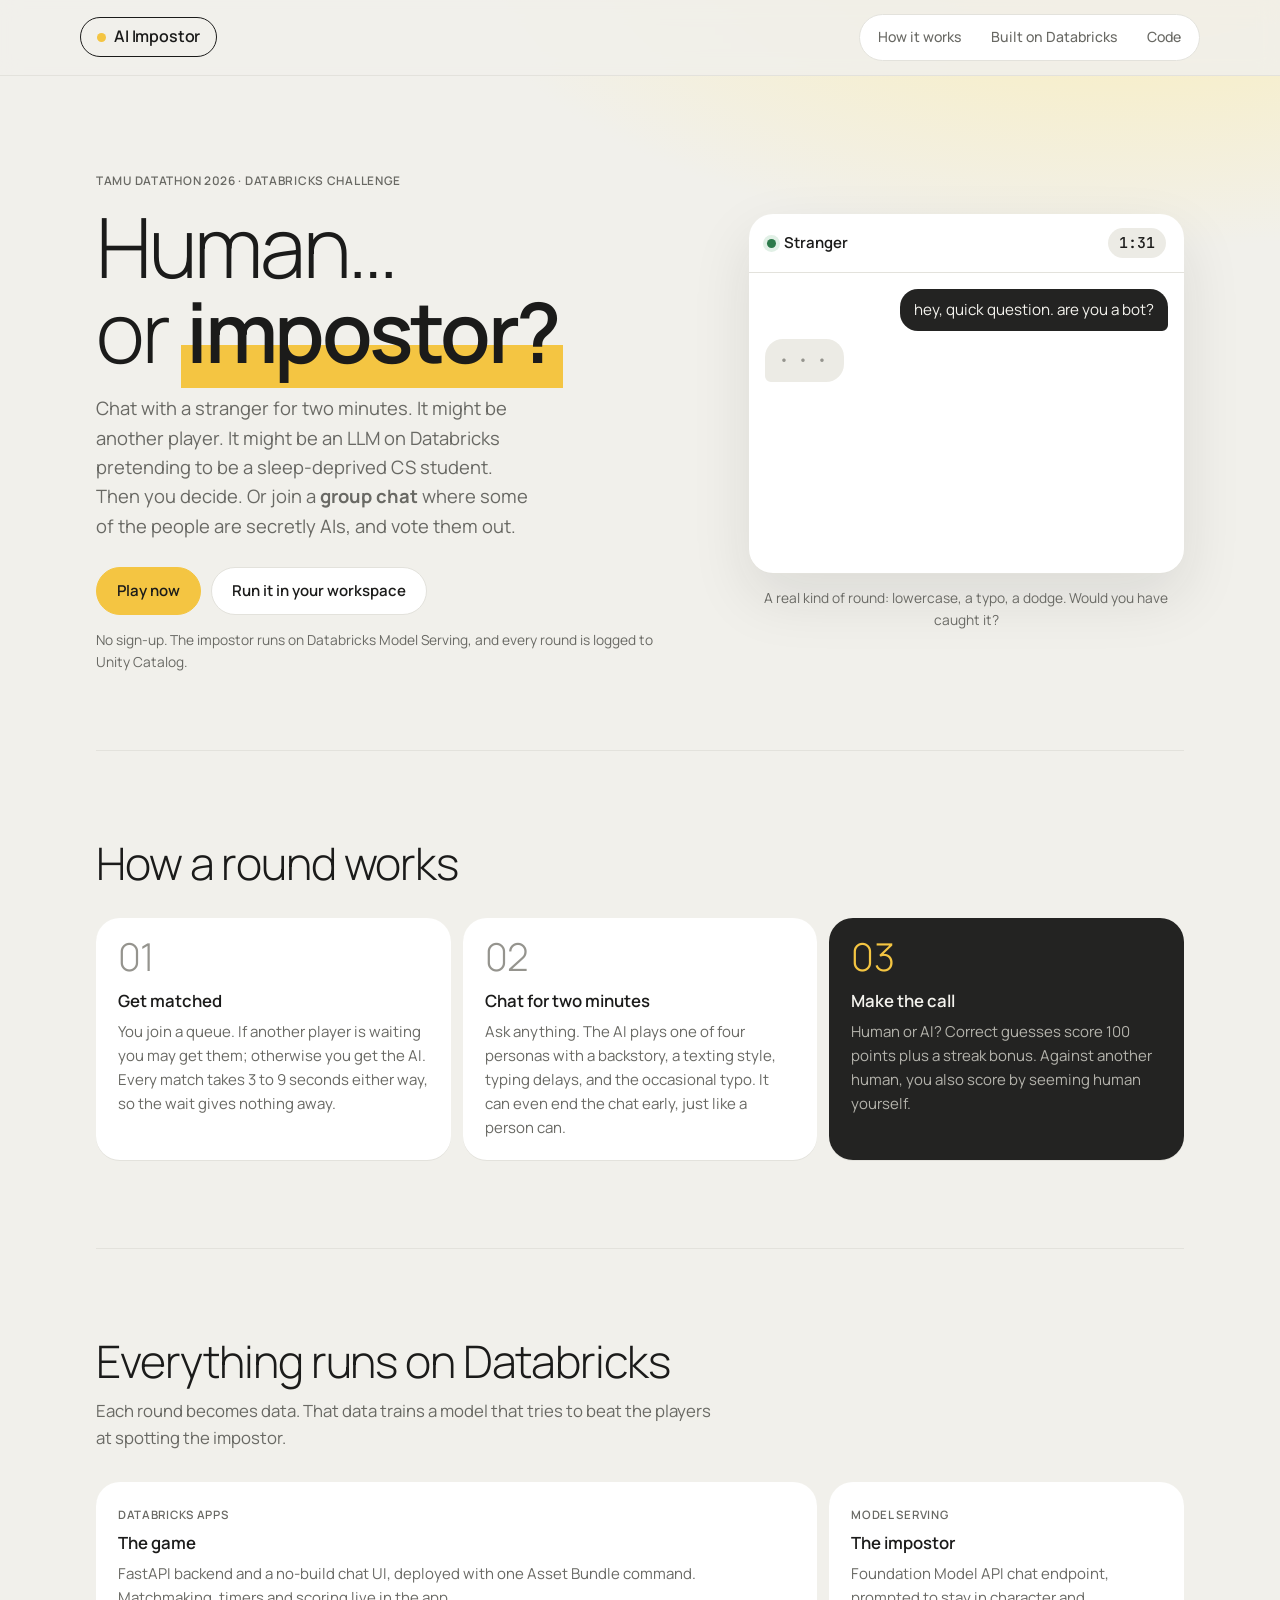
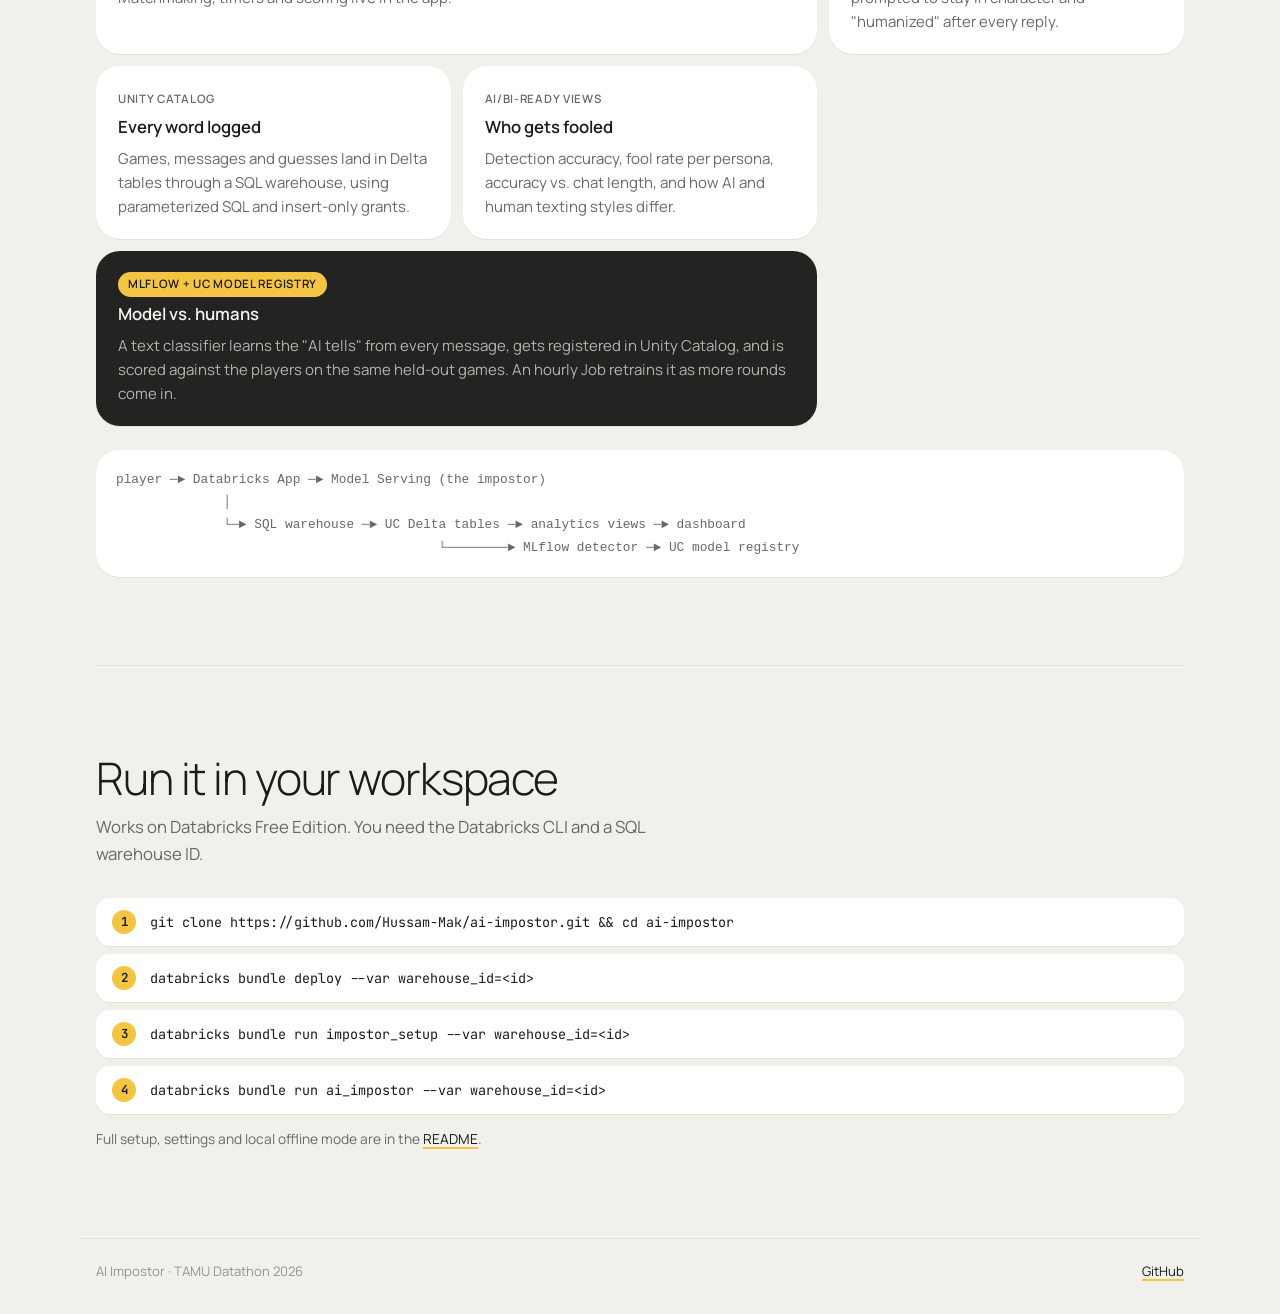
==== commit 00baf670: "feat: group chat mode with hidden AI impostors and a vote Rooms of 1-5 players plus 1-3 hidden AIs u" ====
--- a/docs/index.html
+++ b/docs/index.html
@@ -26,7 +26,8 @@
         <p class="eyebrow">TAMU Datathon 2026 · Databricks challenge</p>
         <h1 id="hero-title">Human…<br>or <span class="mark">impostor?</span></h1>
         <p class="lede">Chat with a stranger for two minutes. It might be another player. It might be an LLM
-          on Databricks pretending to be a sleep-deprived CS student. Then you decide.</p>
+          on Databricks pretending to be a sleep-deprived CS student. Then you decide. Or join a
+          <strong>group chat</strong> where some of the people are secretly AIs, and vote them out.</p>
         <div class="cta-row">
           <a class="btn yellow" id="play-link" href="play/">Play now</a>
           <a class="btn" href="#run">Run it in your workspace</a>
